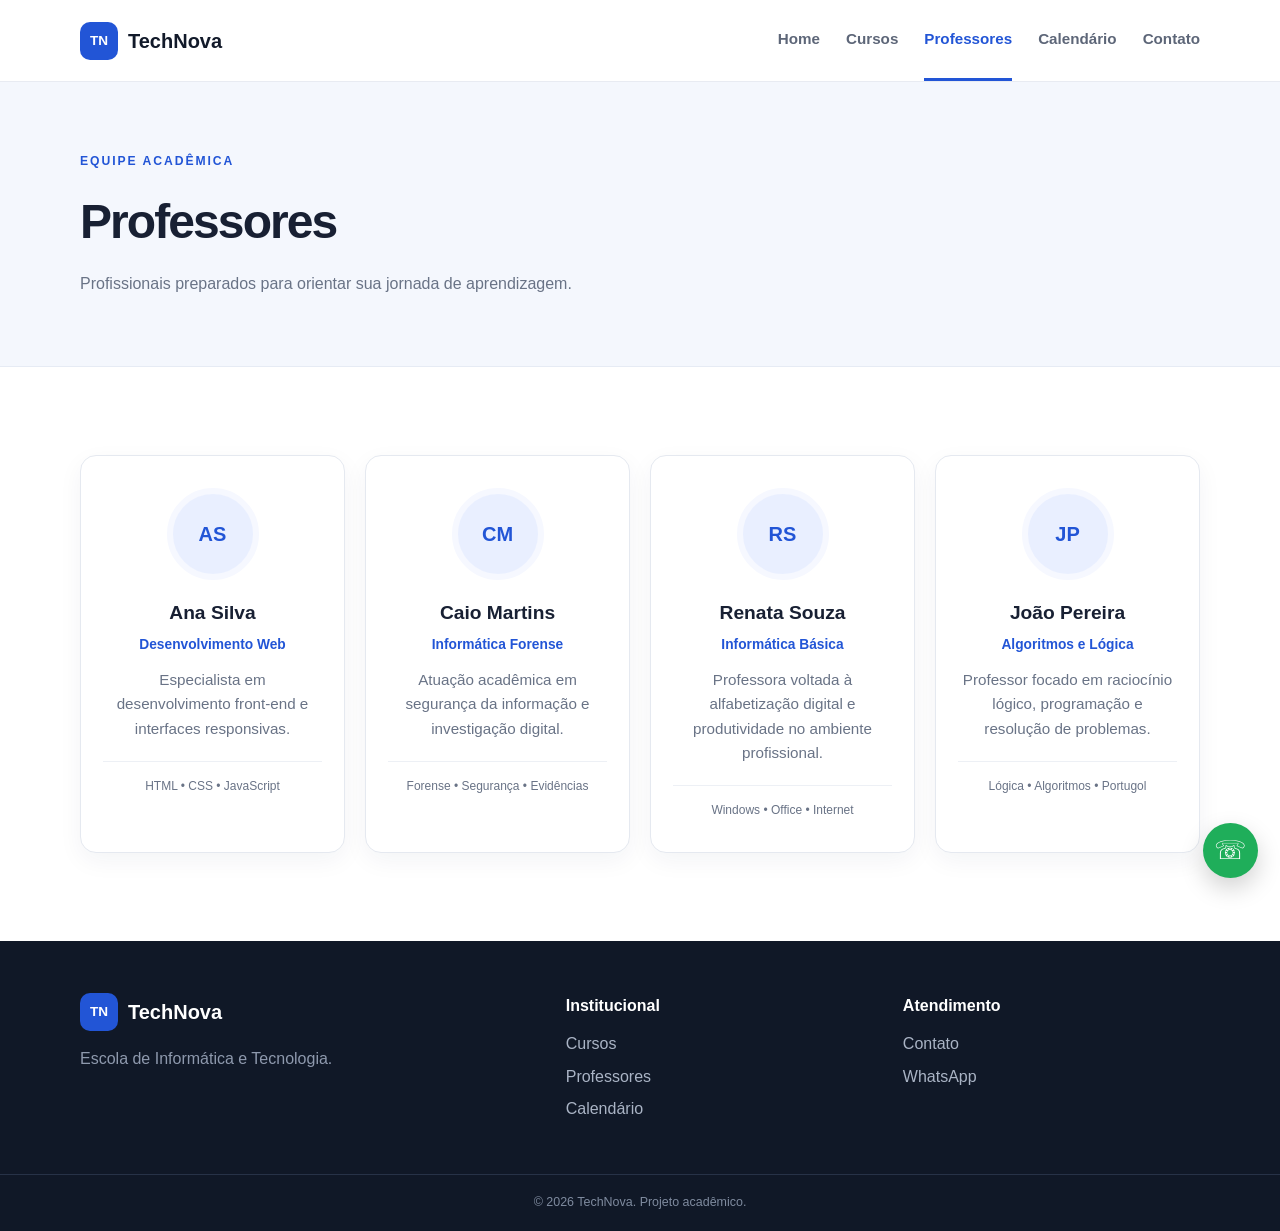
==== professores.html @ ea6ac230 "primeiro commit andrew" ====
<!DOCTYPE html>
<html lang="pt-BR">
<head><meta charset="UTF-8"><meta name="viewport" content="width=device-width, initial-scale=1.0"><title>TechNova | Professores</title><link rel="stylesheet" href="css/style.css"></head>
<body>
<header class="site-header"><div class="container nav-wrapper"><a class="logo" href="index.html"><span class="logo-mark">TN</span> TechNova</a><button class="menu-toggle" aria-label="Abrir menu">☰</button><nav class="main-nav"><a href="index.html">Home</a><a href="cursos.html">Cursos</a><a class="active" href="professores.html">Professores</a><a href="calendario.html">Calendário</a><a href="contato.html">Contato</a></nav></div></header>
<main>
<section class="page-hero"><div class="container"><p class="eyebrow">EQUIPE ACADÊMICA</p><h1>Professores</h1><p>Profissionais preparados para orientar sua jornada de aprendizagem.</p></div></section>
<section class="section"><div class="container">
<div class="teacher-grid">
<article class="teacher-card"><div class="avatar">AS</div><h2>Ana Silva</h2><p class="role">Desenvolvimento Web</p><p>Especialista em desenvolvimento front-end e interfaces responsivas.</p><div class="teacher-meta">HTML • CSS • JavaScript</div></article>
<article class="teacher-card"><div class="avatar">CM</div><h2>Caio Martins</h2><p class="role">Informática Forense</p><p>Atuação acadêmica em segurança da informação e investigação digital.</p><div class="teacher-meta">Forense • Segurança • Evidências</div></article>
<article class="teacher-card"><div class="avatar">RS</div><h2>Renata Souza</h2><p class="role">Informática Básica</p><p>Professora voltada à alfabetização digital e produtividade no ambiente profissional.</p><div class="teacher-meta">Windows • Office • Internet</div></article>
<article class="teacher-card"><div class="avatar">JP</div><h2>João Pereira</h2><p class="role">Algoritmos e Lógica</p><p>Professor focado em raciocínio lógico, programação e resolução de problemas.</p><div class="teacher-meta">Lógica • Algoritmos • Portugol</div></article>
</div>
</div></section>
</main>
<footer class="site-footer"><div class="container footer-grid"><div><a class="logo footer-logo" href="index.html"><span class="logo-mark">TN</span> TechNova</a><p>Escola de Informática e Tecnologia.</p></div><div><h4>Institucional</h4><a href="cursos.html">Cursos</a><a href="professores.html">Professores</a><a href="calendario.html">Calendário</a></div><div><h4>Atendimento</h4><a href="contato.html">Contato</a><a class="whatsapp-link" href="#" data-whatsapp>WhatsApp</a></div></div><div class="footer-bottom">© 2026 TechNova. Projeto acadêmico.</div></footer>
<a class="floating-whatsapp" href="#" data-whatsapp aria-label="Contato pelo WhatsApp">☏</a><script src="js/script.js"></script>
</body></html>
---- css/style.css ----
*{box-sizing:border-box;margin:0;padding:0}
html{scroll-behavior:smooth}

body{font-family:Arial,Helvetica,sans-serif;color:#182033;background:#fff;line-height:1.6}

.container{width:min(1120px,92%);margin:auto}

.site-header{position:sticky;top:0;z-index:50;background:rgba(255,255,255,.96);border-bottom:1px solid #e8ebf2;backdrop-filter:blur(10px)}

.nav-wrapper{min-height:76px;display:flex;align-items:center;justify-content:space-between;gap:30px}

.logo{display:flex;align-items:center;gap:10px;color:#121a2a;text-decoration:none;font-size:1.25rem;font-weight:800}

.logo-mark{display:grid;place-items:center;width:38px;height:38px;border-radius:10px;background:#2255d6;color:#fff;font-size:.85rem}

.main-nav{display:flex;gap:26px;align-items:center}.main-nav a{color:#5d6678;text-decoration:none;font-weight:600;font-size:.95rem;padding:27px 0;border-bottom:3px solid transparent}

.main-nav a:hover,.main-nav a.active{color:#2255d6;border-color:#2255d6}.menu-toggle{display:none;border:0;background:none;font-size:1.6rem}

.hero{padding:92px 0 82px;background:linear-gradient(135deg,#f5f8ff 0%,#fff 58%,#eef3ff 100%)}

.hero-grid{display:grid;grid-template-columns:1.1fr .9fr;gap:70px;align-items:center}

.eyebrow{color:#2255d6;font-size:.76rem;letter-spacing:.16em;font-weight:800;margin-bottom:12px}

.hero h1{font-size:clamp(2.7rem,6vw,5rem);line-height:1.04;letter-spacing:-.05em;margin-bottom:25px}

.hero h1 span{color:#2255d6}.hero-text{font-size:1.1rem;color:#5d6678;max-width:610px;margin-bottom:30px}

.hero-actions{display:flex;gap:12px;flex-wrap:wrap}

.btn{display:inline-block;padding:13px 22px;border-radius:9px;text-decoration:none;font-weight:700;border:2px solid transparent;cursor:pointer;font-size:.95rem}

.btn-primary{background:#2255d6;color:#fff}.btn-primary:hover{background:#183fa4}.btn-outline{border-color:#ccd3e1;color:#182033;background:#fff}.btn-outline:hover{border-color:#2255d6;color:#2255d6}.btn-light{background:#fff;color:#2255d6}.hero-panel{display:flex;justify-content:center}.code-window{width:100%;max-width:490px;background:#101827;border-radius:18px;box-shadow:0 24px 60px rgba(23,46,94,.18);overflow:hidden;transform:rotate(1deg)}.window-top{display:flex;gap:7px;padding:15px 18px;border-bottom:1px solid #273247}.window-top span{width:10px;height:10px;border-radius:50%;background:#69758a}.code-window pre{padding:35px;color:#b8d1ff;font-family:Consolas,monospace;font-size:1rem;line-height:1.9;overflow:auto}.section{padding:88px 0}.section-alt{background:#f7f9fc}.section-heading{margin-bottom:42px}.section-heading h2{font-size:2.2rem;line-height:1.15;margin-bottom:8px}.section-heading>p:last-child{color:#697386}.cards-grid{display:grid;grid-template-columns:repeat(3,1fr);gap:22px}.course-card,.teacher-card{background:#fff;border:1px solid #e5e9f0;border-radius:16px;padding:28px;box-shadow:0 8px 25px rgba(26,44,79,.05)}.course-card{transition:.2s}.course-card:hover{transform:translateY(-4px);box-shadow:0 14px 35px rgba(26,44,79,.1)}.course-card.featured{border-color:#8fa9ef;box-shadow:0 12px 35px rgba(34,85,214,.12)}.course-icon{width:54px;height:54px;border-radius:14px;background:#edf2ff;color:#2255d6;display:grid;place-items:center;font-weight:800;font-size:1.05rem;margin-bottom:20px}.tag{display:inline-block;font-size:.7rem;text-transform:uppercase;letter-spacing:.08em;color:#2255d6;font-weight:800;margin-bottom:10px}.course-card h2,.course-card h3{font-size:1.35rem;margin-bottom:10px}.course-card p,.teacher-card p{color:#697386;font-size:.95rem}.text-btn{border:0;background:none;color:#2255d6;font-weight:800;margin-top:20px;cursor:pointer;font-size:.95rem}.steps{display:grid;grid-template-columns:repeat(4,1fr);gap:20px}.step{padding:24px;border-left:3px solid #2255d6}.step strong{color:#2255d6;font-size:1.8rem}.step h3{margin:8px 0}.step p{color:#697386;font-size:.92rem}.carousel{position:relative;max-width:850px;margin:auto;min-height:210px;border:1px solid #e5e9f0;border-radius:18px;padding:50px 80px;text-align:center;background:#fff}.testimonial{display:none}.testimonial.active{display:block}.testimonial p{font-size:1.35rem;font-weight:600;line-height:1.5;margin-bottom:20px}.testimonial strong{display:block}.testimonial small{color:#697386}.carousel-btn{position:absolute;top:50%;transform:translateY(-50%);border:1px solid #d9deea;background:#fff;width:42px;height:42px;border-radius:50%;font-size:1.7rem;cursor:pointer;color:#2255d6}.carousel-btn.prev{left:20px}.carousel-btn.next{right:20px}.carousel-dots{position:absolute;bottom:16px;left:0;right:0;display:flex;justify-content:center;gap:6px}.dot{width:7px;height:7px;border-radius:50%;background:#cbd2df}.dot.active{background:#2255d6}.cta{background:#2255d6;color:#fff;padding:58px 0}.cta-inner{display:flex;align-items:center;justify-content:space-between;gap:30px}.cta .eyebrow{color:#cbd8ff}.cta h2{font-size:2rem}.page-hero{padding:70px 0;background:#f4f7fd;border-bottom:1px solid #e6ebf4}.page-hero h1{font-size:3rem;letter-spacing:-.04em;margin-bottom:10px}.page-hero p:last-child{color:#697386;max-width:680px}.filter-bar{display:flex;gap:9px;flex-wrap:wrap;margin-bottom:30px}.filter{border:1px solid #d8deea;background:#fff;color:#596377;padding:9px 15px;border-radius:99px;cursor:pointer;font-weight:700}.filter.active,.filter:hover{background:#2255d6;color:#fff;border-color:#2255d6}.course-list{grid-template-columns:repeat(3,1fr)}.mini-list{list-style:none;margin-top:17px;padding-top:15px;border-top:1px solid #edf0f5;color:#697386;font-size:.84rem;display:flex;gap:10px;flex-wrap:wrap}.mini-list li:before{content:"✓ ";color:#2255d6;font-weight:800}.teacher-grid{display:grid;grid-template-columns:repeat(4,1fr);gap:20px}.teacher-card{text-align:center;padding:32px 22px}.avatar{width:92px;height:92px;margin:0 auto 18px;border-radius:50%;display:grid;place-items:center;background:#e9efff;color:#2255d6;font-weight:900;font-size:1.25rem;border:6px solid #f6f8ff}.teacher-card h2{font-size:1.2rem}.teacher-card .role{color:#2255d6;font-weight:800;font-size:.86rem;margin:5px 0 12px}.teacher-meta{margin-top:20px;padding-top:15px;border-top:1px solid #edf0f5;font-size:.75rem;color:#697386}.calendar-header{display:flex;align-items:center;justify-content:space-between;max-width:800px;margin:0 auto 18px}.calendar-nav{border:1px solid #d9deea;background:#fff;border-radius:9px;width:42px;height:42px;font-size:1.5rem;color:#2255d6;cursor:pointer}.calendar{max-width:800px;margin:auto;display:grid;grid-template-columns:repeat(7,1fr);border:1px solid #e2e6ef;border-radius:12px;overflow:hidden}.calendar div{min-height:78px;border-right:1px solid #e7eaf1;border-bottom:1px solid #e7eaf1;padding:9px;background:#fff}.calendar .weekday{min-height:auto;background:#f4f6fa;font-weight:800;font-size:.75rem;color:#697386;text-align:center}.calendar .day.event-day{background:#edf2ff;color:#2255d6;font-weight:800}.calendar .muted{color:#b0b7c5;background:#fafbfc}.events-list{max-width:800px;margin:45px auto 0}.event{display:flex;gap:18px;padding:18px 0;border-bottom:1px solid #e6e9f0}.event-date{min-width:58px;height:58px;border-radius:10px;background:#2255d6;color:#fff;text-align:center;padding-top:7px;font-weight:900;line-height:1.05}.event-date small{font-size:.65rem}.event h3{font-size:1rem;margin-bottom:4px}.event p{color:#697386;font-size:.88rem}.contact-grid{display:grid;grid-template-columns:1.15fr .85fr;gap:70px}.contact-form{display:grid;gap:9px}.contact-form label{font-weight:700;font-size:.9rem;margin-top:8px}.contact-form input,.contact-form select,.contact-form textarea{width:100%;border:1px solid #d8deea;border-radius:9px;padding:12px 13px;font:inherit;outline:none;background:#fff}.contact-form input:focus,.contact-form select:focus,.contact-form textarea:focus{border-color:#2255d6;box-shadow:0 0 0 3px rgba(34,85,214,.1)}.consent{display:flex!important;align-items:flex-start;gap:8px;font-weight:500!important;color:#697386}.consent input{width:auto;margin-top:5px}.form-message{font-weight:700;color:#2255d6}.contact-info{display:grid;gap:15px;align-content:start}.info-box{border:1px solid #e5e9f0;border-radius:14px;padding:24px;background:#fafbfe}.info-box>span{font-size:1.5rem;color:#2255d6}.info-box h3{margin-top:8px}.info-box p{color:#697386}.info-box a{display:inline-block;margin-top:8px;color:#2255d6;text-decoration:none;font-weight:800}.narrow{max-width:850px}.faq{border-top:1px solid #dfe4ed}.faq details{border-bottom:1px solid #dfe4ed;padding:19px 0}.faq summary{cursor:pointer;font-weight:800;list-style:none;display:flex;justify-content:space-between}.faq summary:after{content:"+";color:#2255d6;font-size:1.3rem}.faq details[open] summary:after{content:"−"}.faq p{color:#697386;margin-top:12px;max-width:720px}.site-footer{background:#101827;color:#d5dbe7;padding:52px 0 0}.footer-grid{display:grid;grid-template-columns:1.5fr 1fr 1fr;gap:40px;padding-bottom:45px}.footer-logo{color:#fff;margin-bottom:15px}.site-footer p{color:#8e99ad}.site-footer h4{color:#fff;margin-bottom:12px}.site-footer a:not(.logo){display:block;color:#aab4c5;text-decoration:none;margin:7px 0}.site-footer a:hover{color:#fff}.footer-bottom{border-top:1px solid #273247;text-align:center;padding:18px;font-size:.78rem;color:#7f8b9f}.floating-whatsapp{position:fixed;right:22px;bottom:22px;width:55px;height:55px;border-radius:50%;display:grid;place-items:center;background:#1fae5a;color:#fff;text-decoration:none;font-size:1.6rem;box-shadow:0 10px 25px rgba(0,0,0,.18);z-index:40}.modal{position:fixed;inset:0;background:rgba(8,15,28,.62);display:none;align-items:center;justify-content:center;padding:20px;z-index:100}.modal.open{display:flex}.modal-box{position:relative;background:#fff;border-radius:16px;max-width:540px;width:100%;padding:35px;box-shadow:0 30px 70px rgba(0,0,0,.25)}.modal-close{position:absolute;right:16px;top:12px;border:0;background:none;font-size:1.8rem;color:#697386;cursor:pointer}.modal-box h2{font-size:2rem;margin-bottom:10px}.modal-box>p:not(.eyebrow){color:#697386}.check-list{list-style:none;margin:20px 0}.check-list li{margin:8px 0}.check-list li:before{content:"✓";display:inline-grid;place-items:center;width:21px;height:21px;border-radius:50%;background:#edf2ff;color:#2255d6;margin-right:9px;font-weight:900}@media(max-width:900px){.hero-grid,.contact-grid{grid-template-columns:1fr}.cards-grid,.course-list{grid-template-columns:repeat(2,1fr)}.teacher-grid{grid-template-columns:repeat(2,1fr)}.steps{grid-template-columns:repeat(2,1fr)}.hero-panel{order:-1}.footer-grid{grid-template-columns:1fr 1fr}.hero{padding-top:60px}}@media(max-width:650px){.main-nav{display:none;position:absolute;left:0;right:0;top:76px;background:#fff;padding:15px 4%;border-bottom:1px solid #e5e9f0;flex-direction:column;align-items:flex-start;gap:0}.main-nav.open{display:flex}.main-nav a{padding:10px 0;width:100%}.menu-toggle{display:block}.cards-grid,.course-list,.teacher-grid,.steps{grid-template-columns:1fr}.hero h1{font-size:2.8rem}.page-hero h1{font-size:2.4rem}.cta-inner{align-items:flex-start;flex-direction:column}.carousel{padding:45px 45px 50px}.testimonial p{font-size:1.08rem}.calendar div{min-height:58px;font-size:.8rem;padding:6px}.footer-grid{grid-template-columns:1fr}.floating-whatsapp{right:15px;bottom:15px}.contact-grid{gap:40px}}
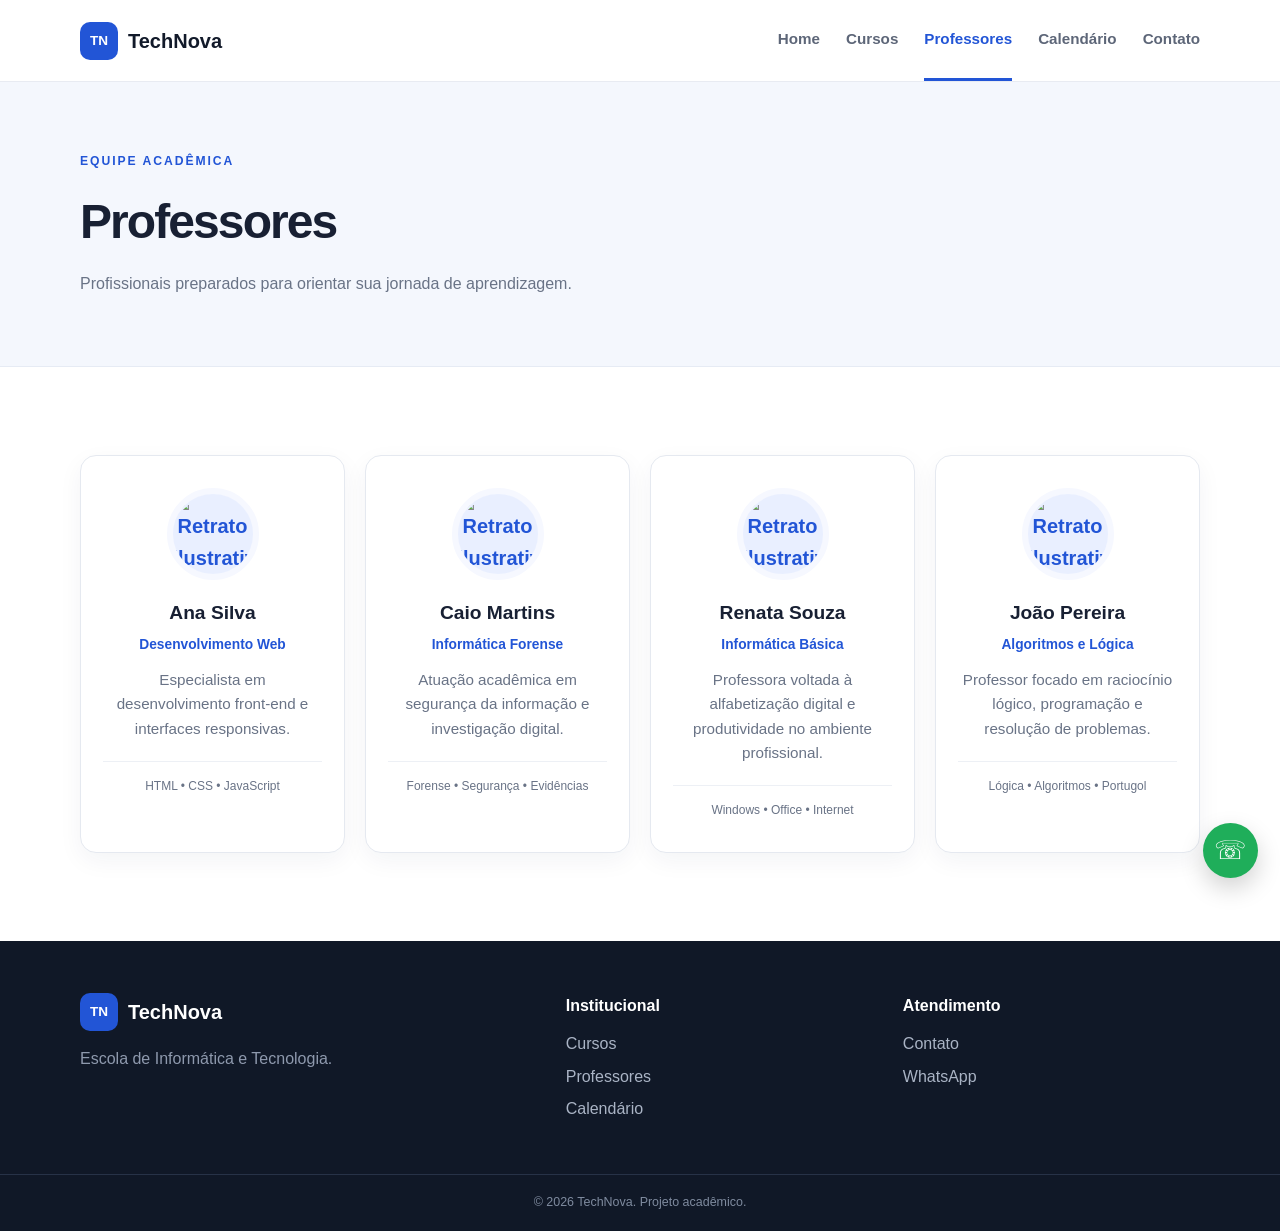
==== commit e8f564fc: "Update professores.html Corrigir código" ====
--- a/professores.html
+++ b/professores.html
@@ -1,19 +1,173 @@
 <!DOCTYPE html>
 <html lang="pt-BR">
-<head><meta charset="UTF-8"><meta name="viewport" content="width=device-width, initial-scale=1.0"><title>TechNova | Professores</title><link rel="stylesheet" href="css/style.css"></head>
-<body>
-<header class="site-header"><div class="container nav-wrapper"><a class="logo" href="index.html"><span class="logo-mark">TN</span> TechNova</a><button class="menu-toggle" aria-label="Abrir menu">☰</button><nav class="main-nav"><a href="index.html">Home</a><a href="cursos.html">Cursos</a><a class="active" href="professores.html">Professores</a><a href="calendario.html">Calendário</a><a href="contato.html">Contato</a></nav></div></header>
-<main>
-<section class="page-hero"><div class="container"><p class="eyebrow">EQUIPE ACADÊMICA</p><h1>Professores</h1><p>Profissionais preparados para orientar sua jornada de aprendizagem.</p></div></section>
-<section class="section"><div class="container">
-<div class="teacher-grid">
-<article class="teacher-card"><div class="avatar">AS</div><h2>Ana Silva</h2><p class="role">Desenvolvimento Web</p><p>Especialista em desenvolvimento front-end e interfaces responsivas.</p><div class="teacher-meta">HTML • CSS • JavaScript</div></article>
-<article class="teacher-card"><div class="avatar">CM</div><h2>Caio Martins</h2><p class="role">Informática Forense</p><p>Atuação acadêmica em segurança da informação e investigação digital.</p><div class="teacher-meta">Forense • Segurança • Evidências</div></article>
-<article class="teacher-card"><div class="avatar">RS</div><h2>Renata Souza</h2><p class="role">Informática Básica</p><p>Professora voltada à alfabetização digital e produtividade no ambiente profissional.</p><div class="teacher-meta">Windows • Office • Internet</div></article>
-<article class="teacher-card"><div class="avatar">JP</div><h2>João Pereira</h2><p class="role">Algoritmos e Lógica</p><p>Professor focado em raciocínio lógico, programação e resolução de problemas.</p><div class="teacher-meta">Lógica • Algoritmos • Portugol</div></article>
-</div>
-</div></section>
-</main>
-<footer class="site-footer"><div class="container footer-grid"><div><a class="logo footer-logo" href="index.html"><span class="logo-mark">TN</span> TechNova</a><p>Escola de Informática e Tecnologia.</p></div><div><h4>Institucional</h4><a href="cursos.html">Cursos</a><a href="professores.html">Professores</a><a href="calendario.html">Calendário</a></div><div><h4>Atendimento</h4><a href="contato.html">Contato</a><a class="whatsapp-link" href="#" data-whatsapp>WhatsApp</a></div></div><div class="footer-bottom">© 2026 TechNova. Projeto acadêmico.</div></footer>
-<a class="floating-whatsapp" href="#" data-whatsapp aria-label="Contato pelo WhatsApp">☏</a><script src="js/script.js"></script>
-</body></html>+ <head>
+  <meta charset="utf-8"/>
+  <meta content="width=device-width, initial-scale=1.0" name="viewport"/>
+  <title>
+   TechNova | Professores
+  </title>
+  <link href="css/style.css" rel="stylesheet"/>
+ </head>
+ <body>
+  <header class="site-header">
+   <div class="container nav-wrapper">
+    <a class="logo" href="index.html">
+     <span class="logo-mark">
+      TN
+     </span>
+     TechNova
+    </a>
+    <button aria-label="Abrir menu" class="menu-toggle">
+     ☰
+    </button>
+    <nav class="main-nav">
+     <a href="index.html">
+      Home
+     </a>
+     <a href="cursos.html">
+      Cursos
+     </a>
+     <a class="active" href="professores.html">
+      Professores
+     </a>
+     <a href="calendario.html">
+      Calend&aacute;rio
+     </a>
+     <a href="contato.html">
+      Contato
+     </a>
+    </nav>
+   </div>
+  </header>
+  <main>
+   <section class="page-hero">
+    <div class="container">
+     <p class="eyebrow">
+      EQUIPE ACAD&Ecirc;MICA
+     </p>
+     <h1>
+      Professores
+     </h1>
+     <p>
+      Profissionais preparados para orientar sua jornada de aprendizagem.
+     </p>
+    </div>
+   </section>
+   <section class="section">
+    <div class="container">
+     <div class="teacher-grid">
+      <article class="teacher-card">
+       <img alt="Retrato ilustrativo de Ana Silva" class="avatar" loading="lazy" src="img/professores/ana-silva.svg"/>
+       <h2>
+        Ana Silva
+       </h2>
+       <p class="role">
+        Desenvolvimento Web
+       </p>
+       <p>
+        Especialista em desenvolvimento front-end e interfaces responsivas.
+       </p>
+       <div class="teacher-meta">
+        HTML &bull; CSS &bull; JavaScript
+       </div>
+      </article>
+      <article class="teacher-card">
+       <img alt="Retrato ilustrativo de Caio Martins" class="avatar" loading="lazy" src="img/professores/caio-martins.svg"/>
+       <h2>
+        Caio Martins
+       </h2>
+       <p class="role">
+        Inform&aacute;tica Forense
+       </p>
+       <p>
+        Atua&ccedil;&atilde;o acad&ecirc;mica em seguran&ccedil;a da informa&ccedil;&atilde;o e investiga&ccedil;&atilde;o digital.
+       </p>
+       <div class="teacher-meta">
+        Forense &bull; Seguran&ccedil;a &bull; Evid&ecirc;ncias
+       </div>
+      </article>
+      <article class="teacher-card">
+       <img alt="Retrato ilustrativo de Renata Souza" class="avatar" loading="lazy" src="img/professores/renata-souza.svg"/>
+       <h2>
+        Renata Souza
+       </h2>
+       <p class="role">
+        Inform&aacute;tica B&aacute;sica
+       </p>
+       <p>
+        Professora voltada &agrave; alfabetiza&ccedil;&atilde;o digital e produtividade no ambiente profissional.
+       </p>
+       <div class="teacher-meta">
+        Windows &bull; Office &bull; Internet
+       </div>
+      </article>
+      <article class="teacher-card">
+       <img alt="Retrato ilustrativo de Jo&atilde;o Pereira" class="avatar" loading="lazy" src="img/professores/joao-pereira.svg"/>
+       <h2>
+        Jo&atilde;o Pereira
+       </h2>
+       <p class="role">
+        Algoritmos e L&oacute;gica
+       </p>
+       <p>
+        Professor focado em racioc&iacute;nio l&oacute;gico, programa&ccedil;&atilde;o e resolu&ccedil;&atilde;o de problemas.
+       </p>
+       <div class="teacher-meta">
+        L&oacute;gica &bull; Algoritmos &bull; Portugol
+       </div>
+      </article>
+     </div>
+    </div>
+   </section>
+  </main>
+  <footer class="site-footer">
+   <div class="container footer-grid">
+    <div>
+     <a class="logo footer-logo" href="index.html">
+      <span class="logo-mark">
+       TN
+      </span>
+      TechNova
+     </a>
+     <p>
+      Escola de Inform&aacute;tica e Tecnologia.
+     </p>
+    </div>
+    <div>
+     <h4>
+      Institucional
+     </h4>
+     <a href="cursos.html">
+      Cursos
+     </a>
+     <a href="professores.html">
+      Professores
+     </a>
+     <a href="calendario.html">
+      Calend&aacute;rio
+     </a>
+    </div>
+    <div>
+     <h4>
+      Atendimento
+     </h4>
+     <a href="contato.html">
+      Contato
+     </a>
+     <a class="whatsapp-link" data-whatsapp="" href="#">
+      WhatsApp
+     </a>
+    </div>
+   </div>
+   <div class="footer-bottom">
+    &copy; 2026 TechNova. Projeto acad&ecirc;mico.
+   </div>
+  </footer>
+  <a aria-label="Contato pelo WhatsApp" class="floating-whatsapp" data-whatsapp="" href="#">
+   ☏
+  </a>
+  <script src="js/script.js">
+  </script>
+ </body>
+</html>
+
--- a/css/style.css
+++ b/css/style.css
@@ -1,34 +1,995 @@
-*{box-sizing:border-box;margin:0;padding:0}
-html{scroll-behavior:smooth}
-
-body{font-family:Arial,Helvetica,sans-serif;color:#182033;background:#fff;line-height:1.6}
-
-.container{width:min(1120px,92%);margin:auto}
-
-.site-header{position:sticky;top:0;z-index:50;background:rgba(255,255,255,.96);border-bottom:1px solid #e8ebf2;backdrop-filter:blur(10px)}
-
-.nav-wrapper{min-height:76px;display:flex;align-items:center;justify-content:space-between;gap:30px}
-
-.logo{display:flex;align-items:center;gap:10px;color:#121a2a;text-decoration:none;font-size:1.25rem;font-weight:800}
-
-.logo-mark{display:grid;place-items:center;width:38px;height:38px;border-radius:10px;background:#2255d6;color:#fff;font-size:.85rem}
-
-.main-nav{display:flex;gap:26px;align-items:center}.main-nav a{color:#5d6678;text-decoration:none;font-weight:600;font-size:.95rem;padding:27px 0;border-bottom:3px solid transparent}
-
-.main-nav a:hover,.main-nav a.active{color:#2255d6;border-color:#2255d6}.menu-toggle{display:none;border:0;background:none;font-size:1.6rem}
-
-.hero{padding:92px 0 82px;background:linear-gradient(135deg,#f5f8ff 0%,#fff 58%,#eef3ff 100%)}
-
-.hero-grid{display:grid;grid-template-columns:1.1fr .9fr;gap:70px;align-items:center}
-
-.eyebrow{color:#2255d6;font-size:.76rem;letter-spacing:.16em;font-weight:800;margin-bottom:12px}
-
-.hero h1{font-size:clamp(2.7rem,6vw,5rem);line-height:1.04;letter-spacing:-.05em;margin-bottom:25px}
-
-.hero h1 span{color:#2255d6}.hero-text{font-size:1.1rem;color:#5d6678;max-width:610px;margin-bottom:30px}
-
-.hero-actions{display:flex;gap:12px;flex-wrap:wrap}
-
-.btn{display:inline-block;padding:13px 22px;border-radius:9px;text-decoration:none;font-weight:700;border:2px solid transparent;cursor:pointer;font-size:.95rem}
-
-.btn-primary{background:#2255d6;color:#fff}.btn-primary:hover{background:#183fa4}.btn-outline{border-color:#ccd3e1;color:#182033;background:#fff}.btn-outline:hover{border-color:#2255d6;color:#2255d6}.btn-light{background:#fff;color:#2255d6}.hero-panel{display:flex;justify-content:center}.code-window{width:100%;max-width:490px;background:#101827;border-radius:18px;box-shadow:0 24px 60px rgba(23,46,94,.18);overflow:hidden;transform:rotate(1deg)}.window-top{display:flex;gap:7px;padding:15px 18px;border-bottom:1px solid #273247}.window-top span{width:10px;height:10px;border-radius:50%;background:#69758a}.code-window pre{padding:35px;color:#b8d1ff;font-family:Consolas,monospace;font-size:1rem;line-height:1.9;overflow:auto}.section{padding:88px 0}.section-alt{background:#f7f9fc}.section-heading{margin-bottom:42px}.section-heading h2{font-size:2.2rem;line-height:1.15;margin-bottom:8px}.section-heading>p:last-child{color:#697386}.cards-grid{display:grid;grid-template-columns:repeat(3,1fr);gap:22px}.course-card,.teacher-card{background:#fff;border:1px solid #e5e9f0;border-radius:16px;padding:28px;box-shadow:0 8px 25px rgba(26,44,79,.05)}.course-card{transition:.2s}.course-card:hover{transform:translateY(-4px);box-shadow:0 14px 35px rgba(26,44,79,.1)}.course-card.featured{border-color:#8fa9ef;box-shadow:0 12px 35px rgba(34,85,214,.12)}.course-icon{width:54px;height:54px;border-radius:14px;background:#edf2ff;color:#2255d6;display:grid;place-items:center;font-weight:800;font-size:1.05rem;margin-bottom:20px}.tag{display:inline-block;font-size:.7rem;text-transform:uppercase;letter-spacing:.08em;color:#2255d6;font-weight:800;margin-bottom:10px}.course-card h2,.course-card h3{font-size:1.35rem;margin-bottom:10px}.course-card p,.teacher-card p{color:#697386;font-size:.95rem}.text-btn{border:0;background:none;color:#2255d6;font-weight:800;margin-top:20px;cursor:pointer;font-size:.95rem}.steps{display:grid;grid-template-columns:repeat(4,1fr);gap:20px}.step{padding:24px;border-left:3px solid #2255d6}.step strong{color:#2255d6;font-size:1.8rem}.step h3{margin:8px 0}.step p{color:#697386;font-size:.92rem}.carousel{position:relative;max-width:850px;margin:auto;min-height:210px;border:1px solid #e5e9f0;border-radius:18px;padding:50px 80px;text-align:center;background:#fff}.testimonial{display:none}.testimonial.active{display:block}.testimonial p{font-size:1.35rem;font-weight:600;line-height:1.5;margin-bottom:20px}.testimonial strong{display:block}.testimonial small{color:#697386}.carousel-btn{position:absolute;top:50%;transform:translateY(-50%);border:1px solid #d9deea;background:#fff;width:42px;height:42px;border-radius:50%;font-size:1.7rem;cursor:pointer;color:#2255d6}.carousel-btn.prev{left:20px}.carousel-btn.next{right:20px}.carousel-dots{position:absolute;bottom:16px;left:0;right:0;display:flex;justify-content:center;gap:6px}.dot{width:7px;height:7px;border-radius:50%;background:#cbd2df}.dot.active{background:#2255d6}.cta{background:#2255d6;color:#fff;padding:58px 0}.cta-inner{display:flex;align-items:center;justify-content:space-between;gap:30px}.cta .eyebrow{color:#cbd8ff}.cta h2{font-size:2rem}.page-hero{padding:70px 0;background:#f4f7fd;border-bottom:1px solid #e6ebf4}.page-hero h1{font-size:3rem;letter-spacing:-.04em;margin-bottom:10px}.page-hero p:last-child{color:#697386;max-width:680px}.filter-bar{display:flex;gap:9px;flex-wrap:wrap;margin-bottom:30px}.filter{border:1px solid #d8deea;background:#fff;color:#596377;padding:9px 15px;border-radius:99px;cursor:pointer;font-weight:700}.filter.active,.filter:hover{background:#2255d6;color:#fff;border-color:#2255d6}.course-list{grid-template-columns:repeat(3,1fr)}.mini-list{list-style:none;margin-top:17px;padding-top:15px;border-top:1px solid #edf0f5;color:#697386;font-size:.84rem;display:flex;gap:10px;flex-wrap:wrap}.mini-list li:before{content:"✓ ";color:#2255d6;font-weight:800}.teacher-grid{display:grid;grid-template-columns:repeat(4,1fr);gap:20px}.teacher-card{text-align:center;padding:32px 22px}.avatar{width:92px;height:92px;margin:0 auto 18px;border-radius:50%;display:grid;place-items:center;background:#e9efff;color:#2255d6;font-weight:900;font-size:1.25rem;border:6px solid #f6f8ff}.teacher-card h2{font-size:1.2rem}.teacher-card .role{color:#2255d6;font-weight:800;font-size:.86rem;margin:5px 0 12px}.teacher-meta{margin-top:20px;padding-top:15px;border-top:1px solid #edf0f5;font-size:.75rem;color:#697386}.calendar-header{display:flex;align-items:center;justify-content:space-between;max-width:800px;margin:0 auto 18px}.calendar-nav{border:1px solid #d9deea;background:#fff;border-radius:9px;width:42px;height:42px;font-size:1.5rem;color:#2255d6;cursor:pointer}.calendar{max-width:800px;margin:auto;display:grid;grid-template-columns:repeat(7,1fr);border:1px solid #e2e6ef;border-radius:12px;overflow:hidden}.calendar div{min-height:78px;border-right:1px solid #e7eaf1;border-bottom:1px solid #e7eaf1;padding:9px;background:#fff}.calendar .weekday{min-height:auto;background:#f4f6fa;font-weight:800;font-size:.75rem;color:#697386;text-align:center}.calendar .day.event-day{background:#edf2ff;color:#2255d6;font-weight:800}.calendar .muted{color:#b0b7c5;background:#fafbfc}.events-list{max-width:800px;margin:45px auto 0}.event{display:flex;gap:18px;padding:18px 0;border-bottom:1px solid #e6e9f0}.event-date{min-width:58px;height:58px;border-radius:10px;background:#2255d6;color:#fff;text-align:center;padding-top:7px;font-weight:900;line-height:1.05}.event-date small{font-size:.65rem}.event h3{font-size:1rem;margin-bottom:4px}.event p{color:#697386;font-size:.88rem}.contact-grid{display:grid;grid-template-columns:1.15fr .85fr;gap:70px}.contact-form{display:grid;gap:9px}.contact-form label{font-weight:700;font-size:.9rem;margin-top:8px}.contact-form input,.contact-form select,.contact-form textarea{width:100%;border:1px solid #d8deea;border-radius:9px;padding:12px 13px;font:inherit;outline:none;background:#fff}.contact-form input:focus,.contact-form select:focus,.contact-form textarea:focus{border-color:#2255d6;box-shadow:0 0 0 3px rgba(34,85,214,.1)}.consent{display:flex!important;align-items:flex-start;gap:8px;font-weight:500!important;color:#697386}.consent input{width:auto;margin-top:5px}.form-message{font-weight:700;color:#2255d6}.contact-info{display:grid;gap:15px;align-content:start}.info-box{border:1px solid #e5e9f0;border-radius:14px;padding:24px;background:#fafbfe}.info-box>span{font-size:1.5rem;color:#2255d6}.info-box h3{margin-top:8px}.info-box p{color:#697386}.info-box a{display:inline-block;margin-top:8px;color:#2255d6;text-decoration:none;font-weight:800}.narrow{max-width:850px}.faq{border-top:1px solid #dfe4ed}.faq details{border-bottom:1px solid #dfe4ed;padding:19px 0}.faq summary{cursor:pointer;font-weight:800;list-style:none;display:flex;justify-content:space-between}.faq summary:after{content:"+";color:#2255d6;font-size:1.3rem}.faq details[open] summary:after{content:"−"}.faq p{color:#697386;margin-top:12px;max-width:720px}.site-footer{background:#101827;color:#d5dbe7;padding:52px 0 0}.footer-grid{display:grid;grid-template-columns:1.5fr 1fr 1fr;gap:40px;padding-bottom:45px}.footer-logo{color:#fff;margin-bottom:15px}.site-footer p{color:#8e99ad}.site-footer h4{color:#fff;margin-bottom:12px}.site-footer a:not(.logo){display:block;color:#aab4c5;text-decoration:none;margin:7px 0}.site-footer a:hover{color:#fff}.footer-bottom{border-top:1px solid #273247;text-align:center;padding:18px;font-size:.78rem;color:#7f8b9f}.floating-whatsapp{position:fixed;right:22px;bottom:22px;width:55px;height:55px;border-radius:50%;display:grid;place-items:center;background:#1fae5a;color:#fff;text-decoration:none;font-size:1.6rem;box-shadow:0 10px 25px rgba(0,0,0,.18);z-index:40}.modal{position:fixed;inset:0;background:rgba(8,15,28,.62);display:none;align-items:center;justify-content:center;padding:20px;z-index:100}.modal.open{display:flex}.modal-box{position:relative;background:#fff;border-radius:16px;max-width:540px;width:100%;padding:35px;box-shadow:0 30px 70px rgba(0,0,0,.25)}.modal-close{position:absolute;right:16px;top:12px;border:0;background:none;font-size:1.8rem;color:#697386;cursor:pointer}.modal-box h2{font-size:2rem;margin-bottom:10px}.modal-box>p:not(.eyebrow){color:#697386}.check-list{list-style:none;margin:20px 0}.check-list li{margin:8px 0}.check-list li:before{content:"✓";display:inline-grid;place-items:center;width:21px;height:21px;border-radius:50%;background:#edf2ff;color:#2255d6;margin-right:9px;font-weight:900}@media(max-width:900px){.hero-grid,.contact-grid{grid-template-columns:1fr}.cards-grid,.course-list{grid-template-columns:repeat(2,1fr)}.teacher-grid{grid-template-columns:repeat(2,1fr)}.steps{grid-template-columns:repeat(2,1fr)}.hero-panel{order:-1}.footer-grid{grid-template-columns:1fr 1fr}.hero{padding-top:60px}}@media(max-width:650px){.main-nav{display:none;position:absolute;left:0;right:0;top:76px;background:#fff;padding:15px 4%;border-bottom:1px solid #e5e9f0;flex-direction:column;align-items:flex-start;gap:0}.main-nav.open{display:flex}.main-nav a{padding:10px 0;width:100%}.menu-toggle{display:block}.cards-grid,.course-list,.teacher-grid,.steps{grid-template-columns:1fr}.hero h1{font-size:2.8rem}.page-hero h1{font-size:2.4rem}.cta-inner{align-items:flex-start;flex-direction:column}.carousel{padding:45px 45px 50px}.testimonial p{font-size:1.08rem}.calendar div{min-height:58px;font-size:.8rem;padding:6px}.footer-grid{grid-template-columns:1fr}.floating-whatsapp{right:15px;bottom:15px}.contact-grid{gap:40px}}+* {
+    box-sizing: border-box;
+    margin: 0;
+    padding: 0;
+}
+
+html {
+    scroll-behavior: smooth;
+}
+
+body {
+    font-family: Arial, Helvetica, sans-serif;
+    color: #182033;
+    background: #fff;
+    line-height: 1.6;
+}
+
+.container {
+    width: min(1120px, 92%);
+    margin: auto;
+}
+
+.site-header {
+    position: sticky;
+    top: 0;
+    z-index: 50;
+    background: rgba(255, 255, 255, .96);
+    border-bottom: 1px solid #e8ebf2;
+    backdrop-filter: blur(10px);
+}
+
+.nav-wrapper {
+    min-height: 76px;
+    display: flex;
+    align-items: center;
+    justify-content: space-between;
+    gap: 30px;
+}
+
+.logo {
+    display: flex;
+    align-items: center;
+    gap: 10px;
+    color: #121a2a;
+    text-decoration: none;
+    font-size: 1.25rem;
+    font-weight: 800;
+}
+
+.logo-mark {
+    display: grid;
+    place-items: center;
+    width: 38px;
+    height: 38px;
+    border-radius: 10px;
+    background: #2255d6;
+    color: #fff;
+    font-size: .85rem;
+}
+
+.main-nav {
+    display: flex;
+    gap: 26px;
+    align-items: center;
+}
+
+.main-nav a {
+    color: #5d6678;
+    text-decoration: none;
+    font-weight: 600;
+    font-size: .95rem;
+    padding: 27px 0;
+    border-bottom: 3px solid transparent;
+}
+
+.main-nav a:hover,
+.main-nav a.active {
+    color: #2255d6;
+    border-color: #2255d6;
+}
+
+.menu-toggle {
+    display: none;
+    border: 0;
+    background: none;
+    font-size: 1.6rem;
+}
+
+.hero {
+    padding: 92px 0 82px;
+    background: linear-gradient(
+        135deg,
+        #f5f8ff 0%,
+        #fff 58%,
+        #eef3ff 100%
+    );
+}
+
+.hero-grid {
+    display: grid;
+    grid-template-columns: 1.1fr .9fr;
+    gap: 70px;
+    align-items: center;
+}
+
+.eyebrow {
+    color: #2255d6;
+    font-size: .76rem;
+    letter-spacing: .16em;
+    font-weight: 800;
+    margin-bottom: 12px;
+}
+
+.hero h1 {
+    font-size: clamp(2.7rem, 6vw, 5rem);
+    line-height: 1.04;
+    letter-spacing: -.05em;
+    margin-bottom: 25px;
+}
+
+.hero h1 span {
+    color: #2255d6;
+}
+
+.hero-text {
+    font-size: 1.1rem;
+    color: #5d6678;
+    max-width: 610px;
+    margin-bottom: 30px;
+}
+
+.hero-actions {
+    display: flex;
+    gap: 12px;
+    flex-wrap: wrap;
+}
+
+.btn {
+    display: inline-block;
+    padding: 13px 22px;
+    border-radius: 9px;
+    text-decoration: none;
+    font-weight: 700;
+    border: 2px solid transparent;
+    cursor: pointer;
+    font-size: .95rem;
+}
+
+.btn-primary {
+    background: #2255d6;
+    color: #fff;
+}
+
+.btn-primary:hover {
+    background: #183fa4;
+}
+
+.btn-outline {
+    border-color: #ccd3e1;
+    color: #182033;
+    background: #fff;
+}
+
+.btn-outline:hover {
+    border-color: #2255d6;
+    color: #2255d6;
+}
+
+.btn-light {
+    background: #fff;
+    color: #2255d6;
+}
+
+.hero-panel {
+    display: flex;
+    justify-content: center;
+}
+
+.code-window {
+    width: 100%;
+    max-width: 490px;
+    background: #101827;
+    border-radius: 18px;
+    box-shadow: 0 24px 60px rgba(23, 46, 94, .18);
+    overflow: hidden;
+    transform: rotate(1deg);
+}
+
+.window-top {
+    display: flex;
+    gap: 7px;
+    padding: 15px 18px;
+    border-bottom: 1px solid #273247;
+}
+
+.window-top span {
+    width: 10px;
+    height: 10px;
+    border-radius: 50%;
+    background: #69758a;
+}
+
+.code-window pre {
+    padding: 35px;
+    color: #b8d1ff;
+    font-family: Consolas, monospace;
+    font-size: 1rem;
+    line-height: 1.9;
+    overflow: auto;
+}
+
+.section {
+    padding: 88px 0;
+}
+
+.section-alt {
+    background: #f7f9fc;
+}
+
+.section-heading {
+    margin-bottom: 42px;
+}
+
+.section-heading h2 {
+    font-size: 2.2rem;
+    line-height: 1.15;
+    margin-bottom: 8px;
+}
+
+.section-heading > p:last-child {
+    color: #697386;
+}
+
+.cards-grid {
+    display: grid;
+    grid-template-columns: repeat(3, 1fr);
+    gap: 22px;
+}
+
+.course-card,
+.teacher-card {
+    background: #fff;
+    border: 1px solid #e5e9f0;
+    border-radius: 16px;
+    padding: 28px;
+    box-shadow: 0 8px 25px rgba(26, 44, 79, .05);
+}
+
+.course-card {
+    transition: .2s;
+}
+
+.course-card:hover {
+    transform: translateY(-4px);
+    box-shadow: 0 14px 35px rgba(26, 44, 79, .1);
+}
+
+.course-card.featured {
+    border-color: #8fa9ef;
+    box-shadow: 0 12px 35px rgba(34, 85, 214, .12);
+}
+
+.course-icon {
+    width: 54px;
+    height: 54px;
+    border-radius: 14px;
+    background: #edf2ff;
+    color: #2255d6;
+    display: grid;
+    place-items: center;
+    font-weight: 800;
+    font-size: 1.05rem;
+    margin-bottom: 20px;
+}
+
+.tag {
+    display: inline-block;
+    font-size: .7rem;
+    text-transform: uppercase;
+    letter-spacing: .08em;
+    color: #2255d6;
+    font-weight: 800;
+    margin-bottom: 10px;
+}
+
+.course-card h2,
+.course-card h3 {
+    font-size: 1.35rem;
+    margin-bottom: 10px;
+}
+
+.course-card p,
+.teacher-card p {
+    color: #697386;
+    font-size: .95rem;
+}
+
+.text-btn {
+    border: 0;
+    background: none;
+    color: #2255d6;
+    font-weight: 800;
+    margin-top: 20px;
+    cursor: pointer;
+    font-size: .95rem;
+}
+
+.steps {
+    display: grid;
+    grid-template-columns: repeat(4, 1fr);
+    gap: 20px;
+}
+
+.step {
+    padding: 24px;
+    border-left: 3px solid #2255d6;
+}
+
+.step strong {
+    color: #2255d6;
+    font-size: 1.8rem;
+}
+
+.step h3 {
+    margin: 8px 0;
+}
+
+.step p {
+    color: #697386;
+    font-size: .92rem;
+}
+
+.carousel {
+    position: relative;
+    max-width: 850px;
+    margin: auto;
+    min-height: 210px;
+    border: 1px solid #e5e9f0;
+    border-radius: 18px;
+    padding: 50px 80px;
+    text-align: center;
+    background: #fff;
+}
+
+.testimonial {
+    display: none;
+}
+
+.testimonial.active {
+    display: block;
+}
+
+.testimonial p {
+    font-size: 1.35rem;
+    font-weight: 600;
+    line-height: 1.5;
+    margin-bottom: 20px;
+}
+
+.testimonial strong {
+    display: block;
+}
+
+.testimonial small {
+    color: #697386;
+}
+
+.carousel-btn {
+    position: absolute;
+    top: 50%;
+    transform: translateY(-50%);
+    border: 1px solid #d9deea;
+    background: #fff;
+    width: 42px;
+    height: 42px;
+    border-radius: 50%;
+    font-size: 1.7rem;
+    cursor: pointer;
+    color: #2255d6;
+}
+
+.carousel-btn.prev {
+    left: 20px;
+}
+
+.carousel-btn.next {
+    right: 20px;
+}
+
+.carousel-dots {
+    position: absolute;
+    bottom: 16px;
+    left: 0;
+    right: 0;
+    display: flex;
+    justify-content: center;
+    gap: 6px;
+}
+
+.dot {
+    width: 7px;
+    height: 7px;
+    border-radius: 50%;
+    background: #cbd2df;
+}
+
+.dot.active {
+    background: #2255d6;
+}
+
+.cta {
+    background: #2255d6;
+    color: #fff;
+    padding: 58px 0;
+}
+
+.cta-inner {
+    display: flex;
+    align-items: center;
+    justify-content: space-between;
+    gap: 30px;
+}
+
+.cta .eyebrow {
+    color: #cbd8ff;
+}
+
+.cta h2 {
+    font-size: 2rem;
+}
+
+.page-hero {
+    padding: 70px 0;
+    background: #f4f7fd;
+    border-bottom: 1px solid #e6ebf4;
+}
+
+.page-hero h1 {
+    font-size: 3rem;
+    letter-spacing: -.04em;
+    margin-bottom: 10px;
+}
+
+.page-hero p:last-child {
+    color: #697386;
+    max-width: 680px;
+}
+
+.filter-bar {
+    display: flex;
+    gap: 9px;
+    flex-wrap: wrap;
+    margin-bottom: 30px;
+}
+
+.filter {
+    border: 1px solid #d8deea;
+    background: #fff;
+    color: #596377;
+    padding: 9px 15px;
+    border-radius: 99px;
+    cursor: pointer;
+    font-weight: 700;
+}
+
+.filter.active,
+.filter:hover {
+    background: #2255d6;
+    color: #fff;
+    border-color: #2255d6;
+}
+
+.course-list {
+    grid-template-columns: repeat(3, 1fr);
+}
+
+.mini-list {
+    list-style: none;
+    margin-top: 17px;
+    padding-top: 15px;
+    border-top: 1px solid #edf0f5;
+    color: #697386;
+    font-size: .84rem;
+    display: flex;
+    gap: 10px;
+    flex-wrap: wrap;
+}
+
+.mini-list li:before {
+    content: "✓ ";
+    color: #2255d6;
+    font-weight: 800;
+}
+
+.teacher-grid {
+    display: grid;
+    grid-template-columns: repeat(4, 1fr);
+    gap: 20px;
+}
+
+.teacher-card {
+    text-align: center;
+    padding: 32px 22px;
+}
+
+.avatar {
+    width: 92px;
+    height: 92px;
+    margin: 0 auto 18px;
+    border-radius: 50%;
+    display: grid;
+    place-items: center;
+    background: #e9efff;
+    color: #2255d6;
+    font-weight: 900;
+    font-size: 1.25rem;
+    border: 6px solid #f6f8ff;
+}
+
+.teacher-card h2 {
+    font-size: 1.2rem;
+}
+
+.teacher-card .role {
+    color: #2255d6;
+    font-weight: 800;
+    font-size: .86rem;
+    margin: 5px 0 12px;
+}
+
+.teacher-meta {
+    margin-top: 20px;
+    padding-top: 15px;
+    border-top: 1px solid #edf0f5;
+    font-size: .75rem;
+    color: #697386;
+}
+
+.calendar-header {
+    display: flex;
+    align-items: center;
+    justify-content: space-between;
+    max-width: 800px;
+    margin: 0 auto 18px;
+}
+
+.calendar-nav {
+    border: 1px solid #d9deea;
+    background: #fff;
+    border-radius: 9px;
+    width: 42px;
+    height: 42px;
+    font-size: 1.5rem;
+    color: #2255d6;
+    cursor: pointer;
+}
+
+.calendar {
+    max-width: 800px;
+    margin: auto;
+    display: grid;
+    grid-template-columns: repeat(7, 1fr);
+    border: 1px solid #e2e6ef;
+    border-radius: 12px;
+    overflow: hidden;
+}
+
+.calendar div {
+    min-height: 78px;
+    border-right: 1px solid #e7eaf1;
+    border-bottom: 1px solid #e7eaf1;
+    padding: 9px;
+    background: #fff;
+}
+
+.calendar .weekday {
+    min-height: auto;
+    background: #f4f6fa;
+    font-weight: 800;
+    font-size: .75rem;
+    color: #697386;
+    text-align: center;
+}
+
+.calendar .day.event-day {
+    background: #edf2ff;
+    color: #2255d6;
+    font-weight: 800;
+}
+
+.calendar .muted {
+    color: #b0b7c5;
+    background: #fafbfc;
+}
+
+.events-list {
+    max-width: 800px;
+    margin: 45px auto 0;
+}
+
+.event {
+    display: flex;
+    gap: 18px;
+    padding: 18px 0;
+    border-bottom: 1px solid #e6e9f0;
+}
+
+.event-date {
+    min-width: 58px;
+    height: 58px;
+    border-radius: 10px;
+    background: #2255d6;
+    color: #fff;
+    text-align: center;
+    padding-top: 7px;
+    font-weight: 900;
+    line-height: 1.05;
+}
+
+.event-date small {
+    font-size: .65rem;
+}
+
+.event h3 {
+    font-size: 1rem;
+    margin-bottom: 4px;
+}
+
+.event p {
+    color: #697386;
+    font-size: .88rem;
+}
+
+.contact-grid {
+    display: grid;
+    grid-template-columns: 1.15fr .85fr;
+    gap: 70px;
+}
+
+.contact-form {
+    display: grid;
+    gap: 9px;
+}
+
+.contact-form label {
+    font-weight: 700;
+    font-size: .9rem;
+    margin-top: 8px;
+}
+
+.contact-form input,
+.contact-form select,
+.contact-form textarea {
+    width: 100%;
+    border: 1px solid #d8deea;
+    border-radius: 9px;
+    padding: 12px 13px;
+    font: inherit;
+    outline: none;
+    background: #fff;
+}
+
+.contact-form input:focus,
+.contact-form select:focus,
+.contact-form textarea:focus {
+    border-color: #2255d6;
+    box-shadow: 0 0 0 3px rgba(34, 85, 214, .1);
+}
+
+.consent {
+    display: flex !important;
+    align-items: flex-start;
+    gap: 8px;
+    font-weight: 500 !important;
+    color: #697386;
+}
+
+.consent input {
+    width: auto;
+    margin-top: 5px;
+}
+
+.form-message {
+    font-weight: 700;
+    color: #2255d6;
+}
+
+.contact-info {
+    display: grid;
+    gap: 15px;
+    align-content: start;
+}
+
+.info-box {
+    border: 1px solid #e5e9f0;
+    border-radius: 14px;
+    padding: 24px;
+    background: #fafbfe;
+}
+
+.info-box > span {
+    font-size: 1.5rem;
+    color: #2255d6;
+}
+
+.info-box h3 {
+    margin-top: 8px;
+}
+
+.info-box p {
+    color: #697386;
+}
+
+.info-box a {
+    display: inline-block;
+    margin-top: 8px;
+    color: #2255d6;
+    text-decoration: none;
+    font-weight: 800;
+}
+
+.narrow {
+    max-width: 850px;
+}
+
+.faq {
+    border-top: 1px solid #dfe4ed;
+}
+
+.faq details {
+    border-bottom: 1px solid #dfe4ed;
+    padding: 19px 0;
+}
+
+.faq summary {
+    cursor: pointer;
+    font-weight: 800;
+    list-style: none;
+    display: flex;
+    justify-content: space-between;
+}
+
+.faq summary:after {
+    content: "+";
+    color: #2255d6;
+    font-size: 1.3rem;
+}
+
+.faq details[open] summary:after {
+    content: "−";
+}
+
+.faq p {
+    color: #697386;
+    margin-top: 12px;
+    max-width: 720px;
+}
+
+.site-footer {
+    background: #101827;
+    color: #d5dbe7;
+    padding: 52px 0 0;
+}
+
+.footer-grid {
+    display: grid;
+    grid-template-columns: 1.5fr 1fr 1fr;
+    gap: 40px;
+    padding-bottom: 45px;
+}
+
+.footer-logo {
+    color: #fff;
+    margin-bottom: 15px;
+}
+
+.site-footer p {
+    color: #8e99ad;
+}
+
+.site-footer h4 {
+    color: #fff;
+    margin-bottom: 12px;
+}
+
+.site-footer a:not(.logo) {
+    display: block;
+    color: #aab4c5;
+    text-decoration: none;
+    margin: 7px 0;
+}
+
+.site-footer a:hover {
+    color: #fff;
+}
+
+.footer-bottom {
+    border-top: 1px solid #273247;
+    text-align: center;
+    padding: 18px;
+    font-size: .78rem;
+    color: #7f8b9f;
+}
+
+.floating-whatsapp {
+    position: fixed;
+    right: 22px;
+    bottom: 22px;
+    width: 55px;
+    height: 55px;
+    border-radius: 50%;
+    display: grid;
+    place-items: center;
+    background: #1fae5a;
+    color: #fff;
+    text-decoration: none;
+    font-size: 1.6rem;
+    box-shadow: 0 10px 25px rgba(0, 0, 0, .18);
+    z-index: 40;
+}
+
+.modal {
+    position: fixed;
+    inset: 0;
+    background: rgba(8, 15, 28, .62);
+    display: none;
+    align-items: center;
+    justify-content: center;
+    padding: 20px;
+    z-index: 100;
+}
+
+.modal.open {
+    display: flex;
+}
+
+.modal-box {
+    position: relative;
+    background: #fff;
+    border-radius: 16px;
+    max-width: 540px;
+    width: 100%;
+    padding: 35px;
+    box-shadow: 0 30px 70px rgba(0, 0, 0, .25);
+}
+
+.modal-close {
+    position: absolute;
+    right: 16px;
+    top: 12px;
+    border: 0;
+    background: none;
+    font-size: 1.8rem;
+    color: #697386;
+    cursor: pointer;
+}
+
+.modal-box h2 {
+    font-size: 2rem;
+    margin-bottom: 10px;
+}
+
+.modal-box > p:not(.eyebrow) {
+    color: #697386;
+}
+
+.check-list {
+    list-style: none;
+    margin: 20px 0;
+}
+
+.check-list li {
+    margin: 8px 0;
+}
+
+.check-list li:before {
+    content: "✓";
+    display: inline-grid;
+    place-items: center;
+    width: 21px;
+    height: 21px;
+    border-radius: 50%;
+    background: #edf2ff;
+    color: #2255d6;
+    margin-right: 9px;
+    font-weight: 900;
+}
+
+@media (max-width: 900px) {
+    .hero-grid,
+    .contact-grid {
+        grid-template-columns: 1fr;
+    }
+
+    .cards-grid,
+    .course-list {
+        grid-template-columns: repeat(2, 1fr);
+    }
+
+    .teacher-grid {
+        grid-template-columns: repeat(2, 1fr);
+    }
+
+    .steps {
+        grid-template-columns: repeat(2, 1fr);
+    }
+
+    .hero-panel {
+        order: -1;
+    }
+
+    .footer-grid {
+        grid-template-columns: 1fr 1fr;
+    }
+
+    .hero {
+        padding-top: 60px;
+    }
+}
+
+@media (max-width: 650px) {
+    .main-nav {
+        display: none;
+        position: absolute;
+        left: 0;
+        right: 0;
+        top: 76px;
+        background: #fff;
+        padding: 15px 4%;
+        border-bottom: 1px solid #e5e9f0;
+        flex-direction: column;
+        align-items: flex-start;
+        gap: 0;
+    }
+
+    .main-nav.open {
+        display: flex;
+    }
+
+    .main-nav a {
+        padding: 10px 0;
+        width: 100%;
+    }
+
+    .menu-toggle {
+        display: block;
+    }
+
+    .cards-grid,
+    .course-list,
+    .teacher-grid,
+    .steps {
+        grid-template-columns: 1fr;
+    }
+
+    .hero h1 {
+        font-size: 2.8rem;
+    }
+
+    .page-hero h1 {
+        font-size: 2.4rem;
+    }
+
+    .cta-inner {
+        align-items: flex-start;
+        flex-direction: column;
+    }
+
+    .carousel {
+        padding: 45px 45px 50px;
+    }
+
+    .testimonial p {
+        font-size: 1.08rem;
+    }
+
+    .calendar div {
+        min-height: 58px;
+        font-size: .8rem;
+        padding: 6px;
+    }
+
+    .footer-grid {
+        grid-template-columns: 1fr;
+    }
+
+    .floating-whatsapp {
+        right: 15px;
+        bottom: 15px;
+    }
+
+    .contact-grid {
+        gap: 40px;
+    }
+}
